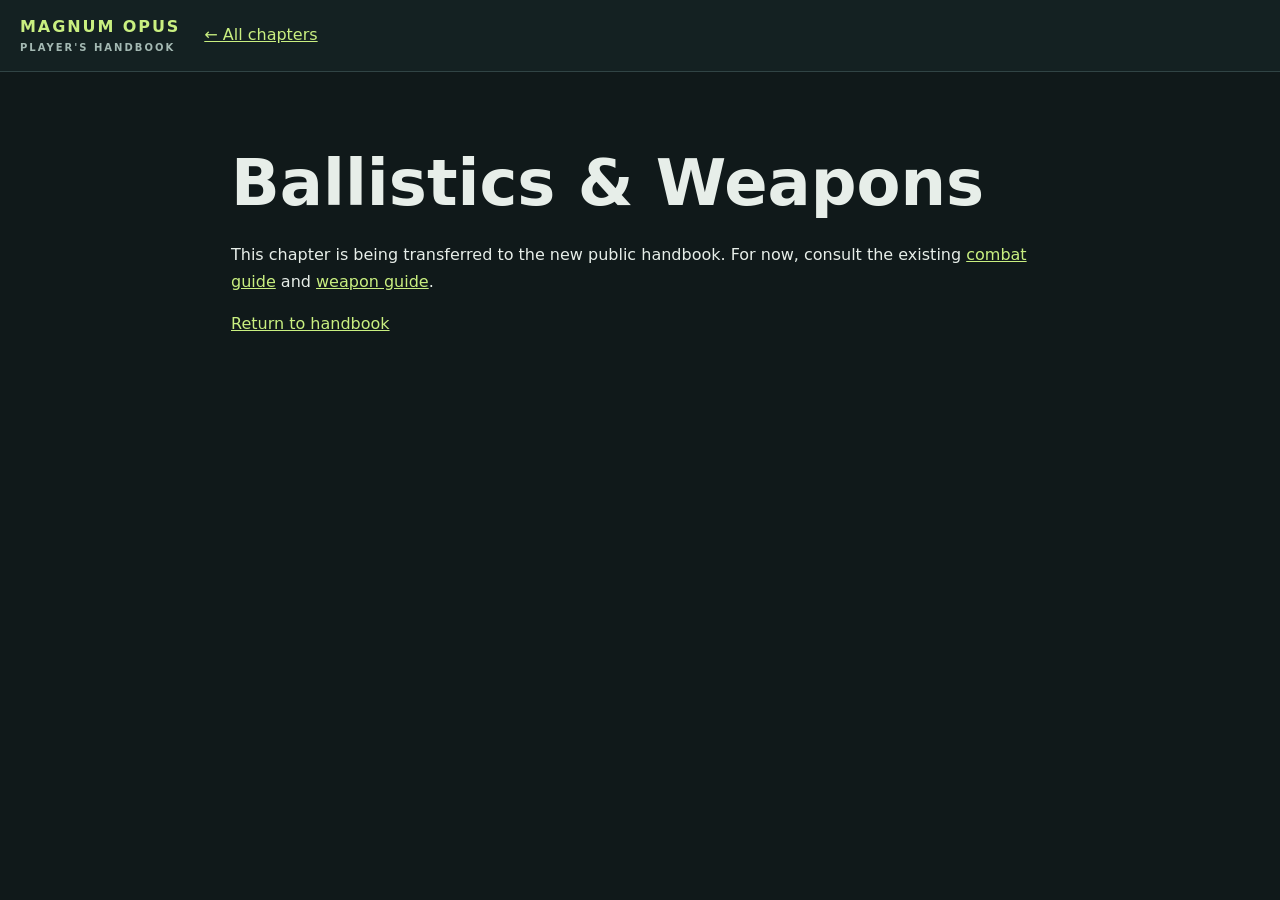
==== ballistics.html @ bf994c07 "Add temporary ballistics chapter landing page" ====
<!doctype html><html lang="en"><head><meta charset="utf-8"><meta name="viewport" content="width=device-width,initial-scale=1"><title>Ballistics | Magnum Opus Handbook</title><link rel="stylesheet" href="style.css"></head><body><header><div class="brand">MAGNUM OPUS <small>PLAYER'S HANDBOOK</small></div><a href="index.html">← All chapters</a></header><main style="max-width:850px;margin:3rem auto;padding:1rem"><h1>Ballistics &amp; Weapons</h1><p>This chapter is being transferred to the new public handbook. For now, consult the existing <a href="combat.html">combat guide</a> and <a href="weapons.html">weapon guide</a>.</p><p><a href="index.html">Return to handbook</a></p></main></body></html>
---- style.css ----
:root{color-scheme:dark;--bg:#10191a;--panel:#182628;--line:#314445;--text:#e7eee9;--muted:#a4b9b3;--accent:#c9ef80}*{box-sizing:border-box}html{scroll-behavior:smooth}body{margin:0;background:var(--bg);color:var(--text);font:16px/1.65 system-ui,Segoe UI,sans-serif}header{position:sticky;top:0;z-index:5;display:flex;align-items:center;gap:24px;padding:14px max(20px,calc((100vw - 1300px)/2));background:#142122;border-bottom:1px solid var(--line)}.brand{font-weight:800;letter-spacing:.12em;color:var(--accent);white-space:nowrap}.brand small{display:block;color:var(--muted);font-size:10px;letter-spacing:.2em}#search{margin-left:auto;background:#0b1415;color:var(--text);border:1px solid #49605c;border-radius:8px;padding:11px 15px;width:min(350px,42vw);font:inherit}#menu{display:none}.layout{max-width:1300px;margin:auto;display:grid;grid-template-columns:240px minmax(0,1fr);gap:54px;padding:35px 22px}nav{position:sticky;top:110px;height:max-content;display:flex;flex-direction:column;gap:3px}nav a{color:var(--muted);text-decoration:none;padding:8px 12px;border-radius:7px}nav a:hover,nav a.active{background:var(--panel);color:var(--accent)}main{max-width:870px}section{padding:14px 0 42px;margin-bottom:22px;border-bottom:1px solid var(--line);scroll-margin-top:100px}h1{font-size:clamp(2.2rem,5vw,4.4rem);line-height:1.1;margin:12px 0 24px}h2{font-size:2rem;line-height:1.2}h3{font-size:1.15rem}.eyebrow{color:var(--accent);font-size:.75rem;font-weight:800;letter-spacing:.16em}.lead{font-size:1.25rem;color:#c4d5d0}.notice,.cards article{background:var(--panel);border:1px solid var(--line);padding:19px;border-radius:12px}.notice{border-left:4px solid var(--accent)}.cards{display:grid;grid-template-columns:repeat(auto-fit,minmax(190px,1fr));gap:12px}.cards h3{margin-top:0}.note{color:var(--muted);font-size:.92rem}a{color:var(--accent)}li{margin:9px 0}.table-wrap{overflow-x:auto}table{border-collapse:collapse;width:100%}th,td{text-align:left;border-bottom:1px solid var(--line);padding:10px}th{color:var(--accent)}footer{color:var(--muted);font-size:.8rem;padding:35px 0}section[hidden],nav a[hidden]{display:none!important}@media(max-width:760px){header{flex-wrap:wrap;gap:10px;padding:12px 16px}#menu{display:block;background:var(--panel);color:var(--text);border:1px solid var(--line);padding:8px;border-radius:7px}#search{order:3;width:100%;margin:0}.layout{display:block;padding:12px 18px}nav{display:none;position:static;margin:12px 0 25px}nav.open{display:flex}section{scroll-margin-top:145px}h2{font-size:1.6rem}}
.chapter-nav{position:sticky;top:110px;display:flex;flex-direction:column;gap:8px}.chapter-nav a{padding:10px 12px;text-decoration:none;color:var(--muted);border-radius:8px}.chapter-nav a:hover{background:var(--panel);color:var(--accent)}header a.brand{text-decoration:none}.cards a{text-decoration:none}aside{min-width:0}@media(max-width:760px){.chapter-nav{position:static;display:grid;grid-template-columns:repeat(2,minmax(0,1fr));gap:5px;margin:10px 0 22px}.chapter-nav a{font-size:.9rem;background:var(--panel)}}
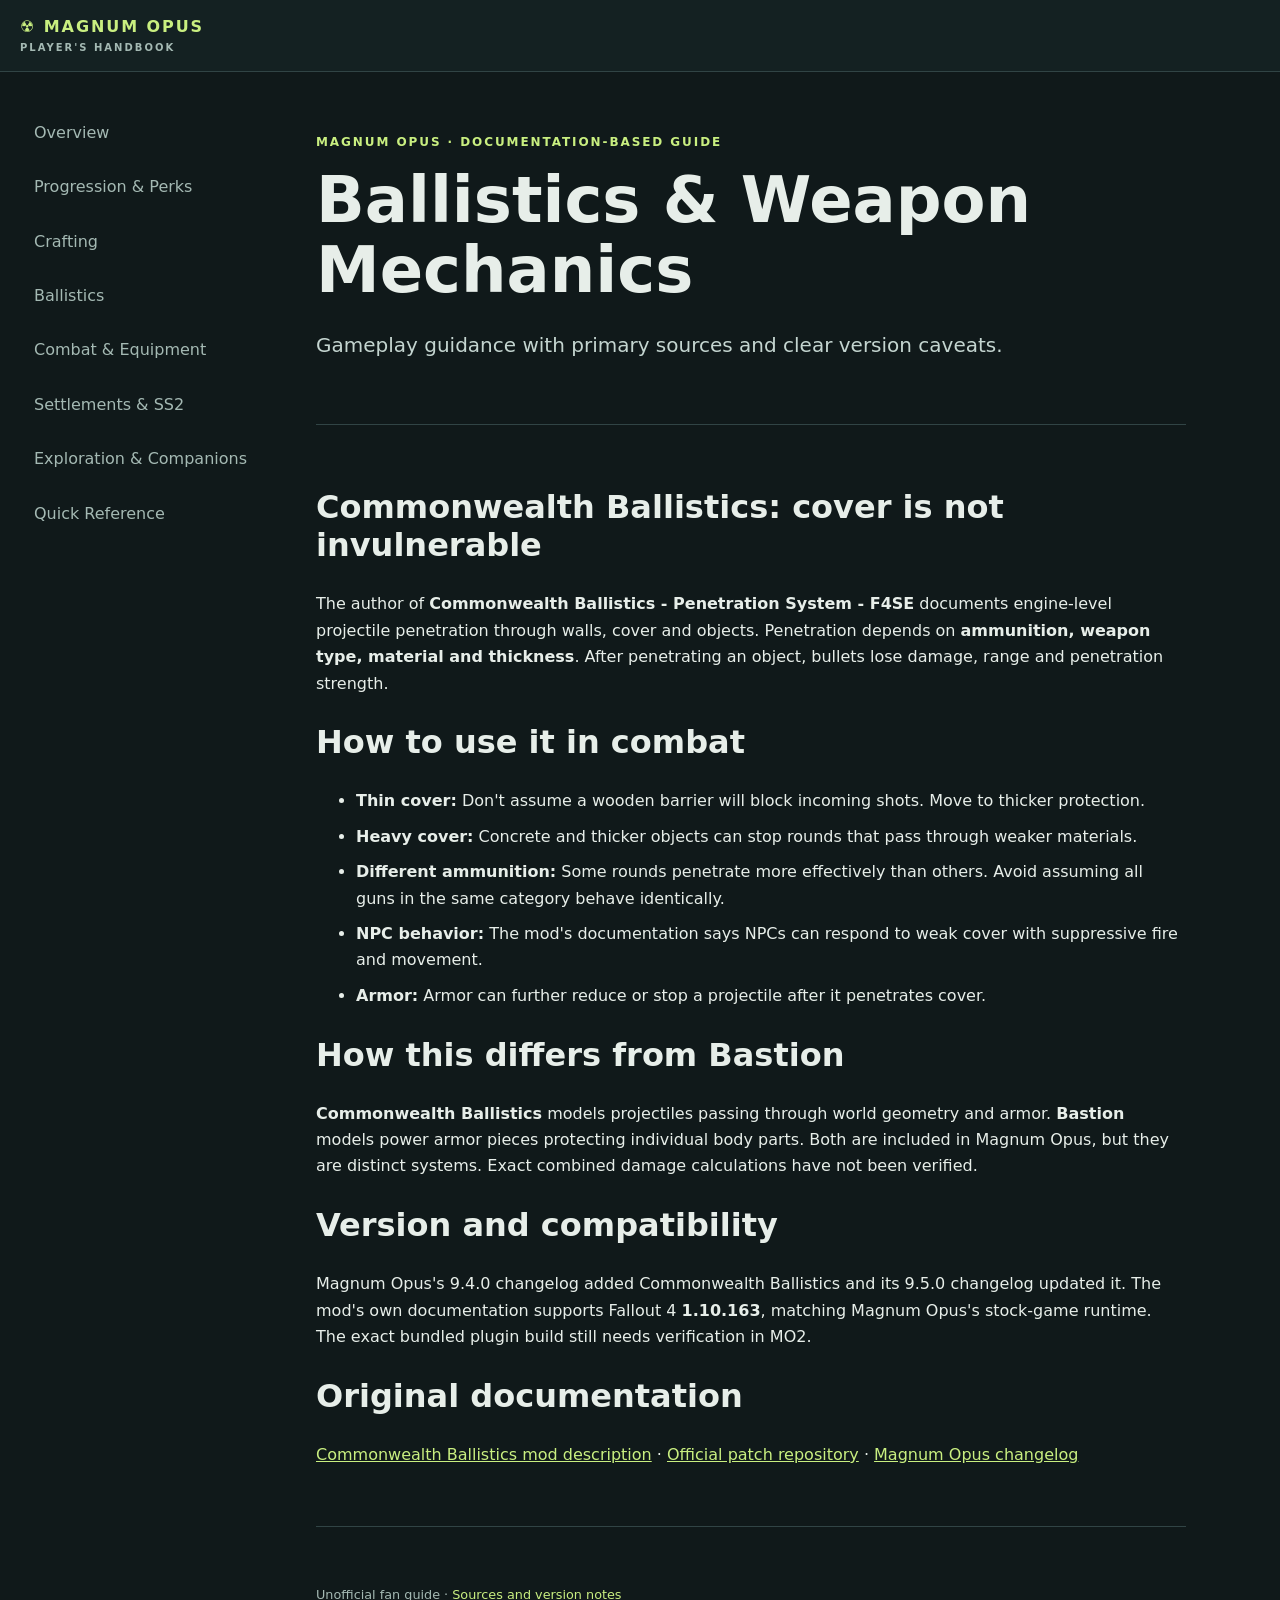
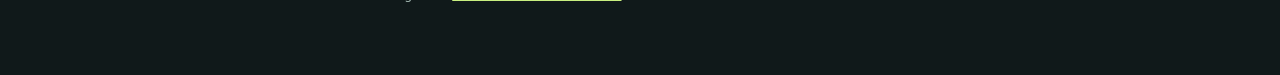
==== commit da0edd51: "Restore documented Commonwealth Ballistics chapter" ====
--- a/ballistics.html
+++ b/ballistics.html
@@ -1 +1 @@
-<!doctype html><html lang="en"><head><meta charset="utf-8"><meta name="viewport" content="width=device-width,initial-scale=1"><title>Ballistics | Magnum Opus Handbook</title><link rel="stylesheet" href="style.css"></head><body><header><div class="brand">MAGNUM OPUS <small>PLAYER'S HANDBOOK</small></div><a href="index.html">← All chapters</a></header><main style="max-width:850px;margin:3rem auto;padding:1rem"><h1>Ballistics &amp; Weapons</h1><p>This chapter is being transferred to the new public handbook. For now, consult the existing <a href="combat.html">combat guide</a> and <a href="weapons.html">weapon guide</a>.</p><p><a href="index.html">Return to handbook</a></p></main></body></html>+<!doctype html><html lang="en"><head><meta charset="utf-8"><meta name="viewport" content="width=device-width,initial-scale=1"><title>Ballistics & Weapon Mechanics | Magnum Opus Handbook</title><link rel="stylesheet" href="style.css"></head><body><header><a class="brand" href="index.html">☢ MAGNUM OPUS <small>PLAYER'S HANDBOOK</small></a></header><div class="layout"><aside><nav class="chapter-nav"><a href="index.html">Overview</a><a href="progression.html">Progression & Perks</a><a href="crafting.html">Crafting</a><a href="ballistics.html">Ballistics</a><a href="combat.html">Combat & Equipment</a><a href="settlements.html">Settlements & SS2</a><a href="exploration.html">Exploration & Companions</a><a href="reference.html">Quick Reference</a></nav></aside><main><section><p class="eyebrow">MAGNUM OPUS · DOCUMENTATION-BASED GUIDE</p><h1>Ballistics & Weapon Mechanics</h1><p class="lead">Gameplay guidance with primary sources and clear version caveats.</p></section><section><h2>Commonwealth Ballistics: cover is not invulnerable</h2><p>The author of <strong>Commonwealth Ballistics - Penetration System - F4SE</strong> documents engine-level projectile penetration through walls, cover and objects. Penetration depends on <strong>ammunition, weapon type, material and thickness</strong>. After penetrating an object, bullets lose damage, range and penetration strength.</p><h2>How to use it in combat</h2><ul><li><strong>Thin cover:</strong> Don't assume a wooden barrier will block incoming shots. Move to thicker protection.</li><li><strong>Heavy cover:</strong> Concrete and thicker objects can stop rounds that pass through weaker materials.</li><li><strong>Different ammunition:</strong> Some rounds penetrate more effectively than others. Avoid assuming all guns in the same category behave identically.</li><li><strong>NPC behavior:</strong> The mod's documentation says NPCs can respond to weak cover with suppressive fire and movement.</li><li><strong>Armor:</strong> Armor can further reduce or stop a projectile after it penetrates cover.</li></ul><h2>How this differs from Bastion</h2><p><strong>Commonwealth Ballistics</strong> models projectiles passing through world geometry and armor. <strong>Bastion</strong> models power armor pieces protecting individual body parts. Both are included in Magnum Opus, but they are distinct systems. Exact combined damage calculations have not been verified.</p><h2>Version and compatibility</h2><p>Magnum Opus's 9.4.0 changelog added Commonwealth Ballistics and its 9.5.0 changelog updated it. The mod's own documentation supports Fallout 4 <strong>1.10.163</strong>, matching Magnum Opus's stock-game runtime. The exact bundled plugin build still needs verification in MO2.</p><h2>Original documentation</h2><p><a href="https://www.nexusmods.com/fallout4/mods/101081">Commonwealth Ballistics mod description</a> · <a href="https://www.nexusmods.com/fallout4/mods/101141">Official patch repository</a> · <a href="https://github.com/LivelyDismay/magnum-opus/blob/main/changelog.md">Magnum Opus changelog</a></p></section><footer>Unofficial fan guide · <a href="reference.html">Sources and version notes</a></footer></main></div></body></html>
